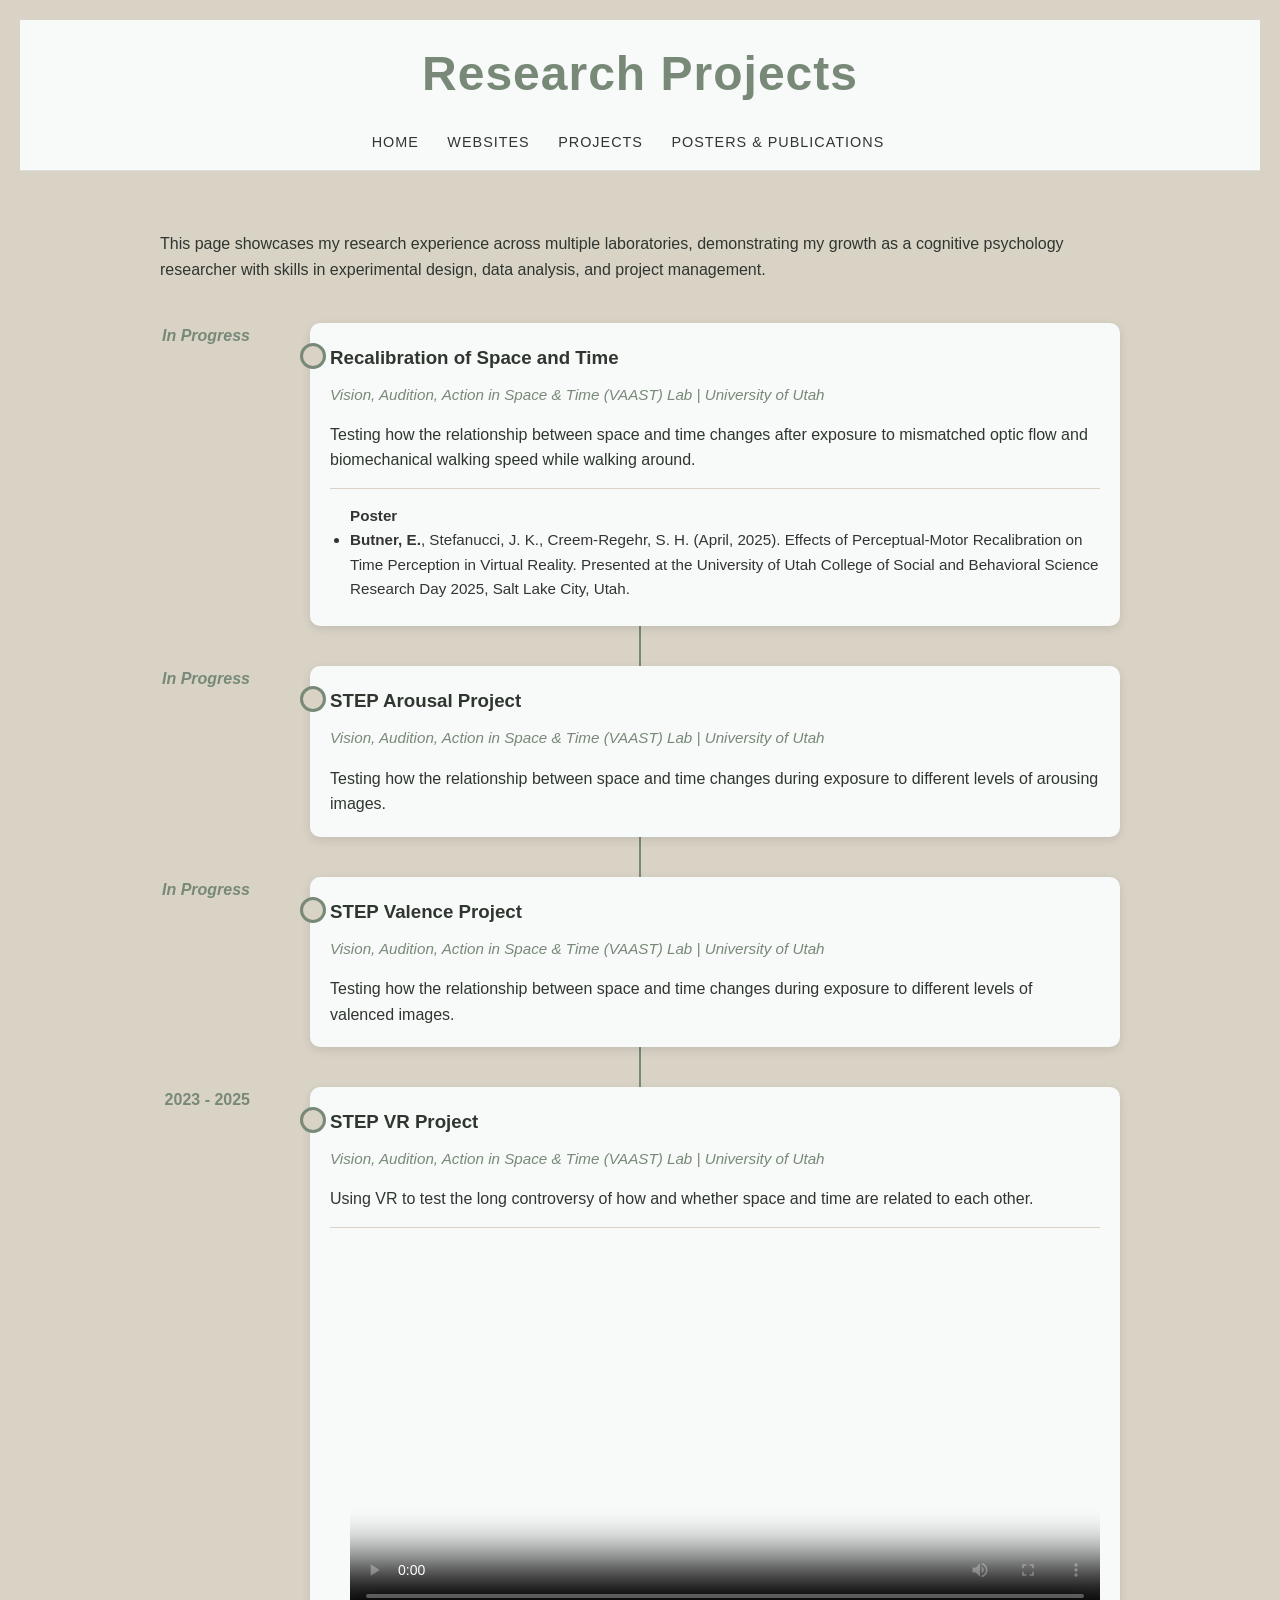
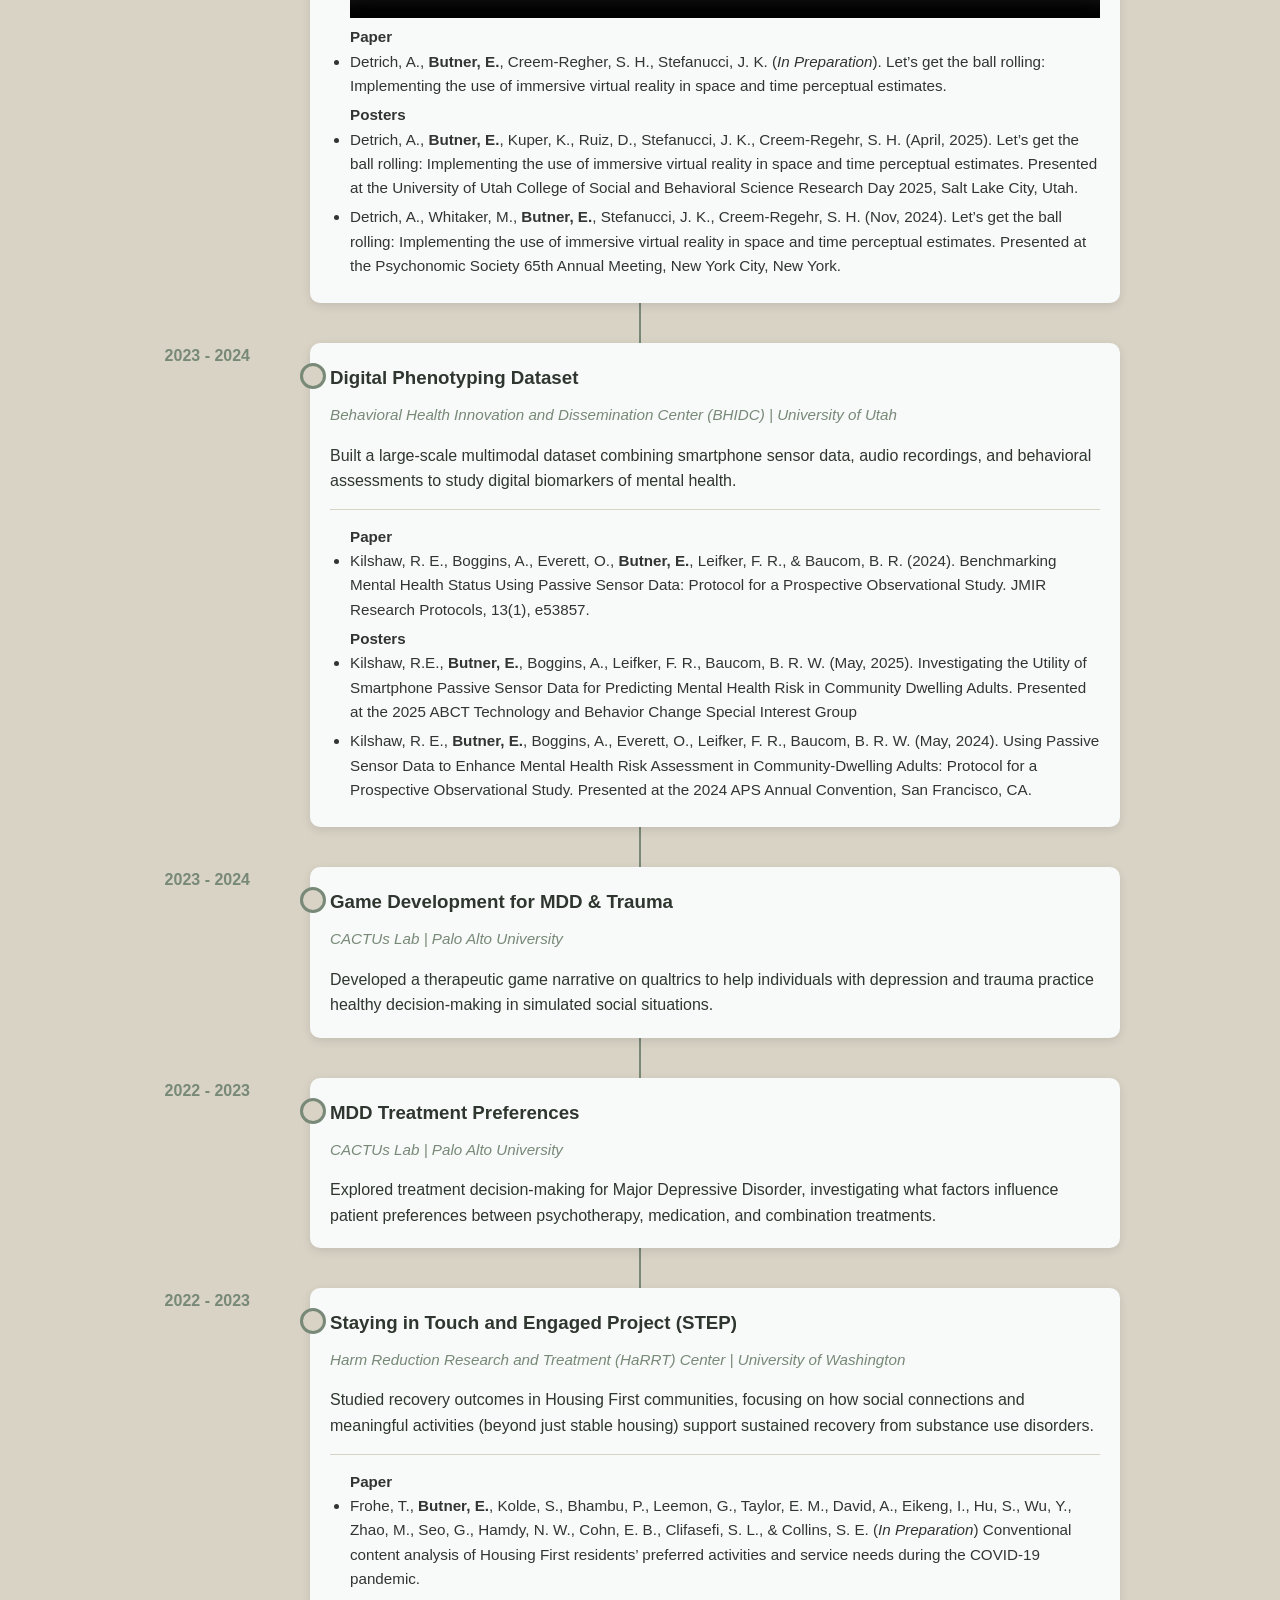
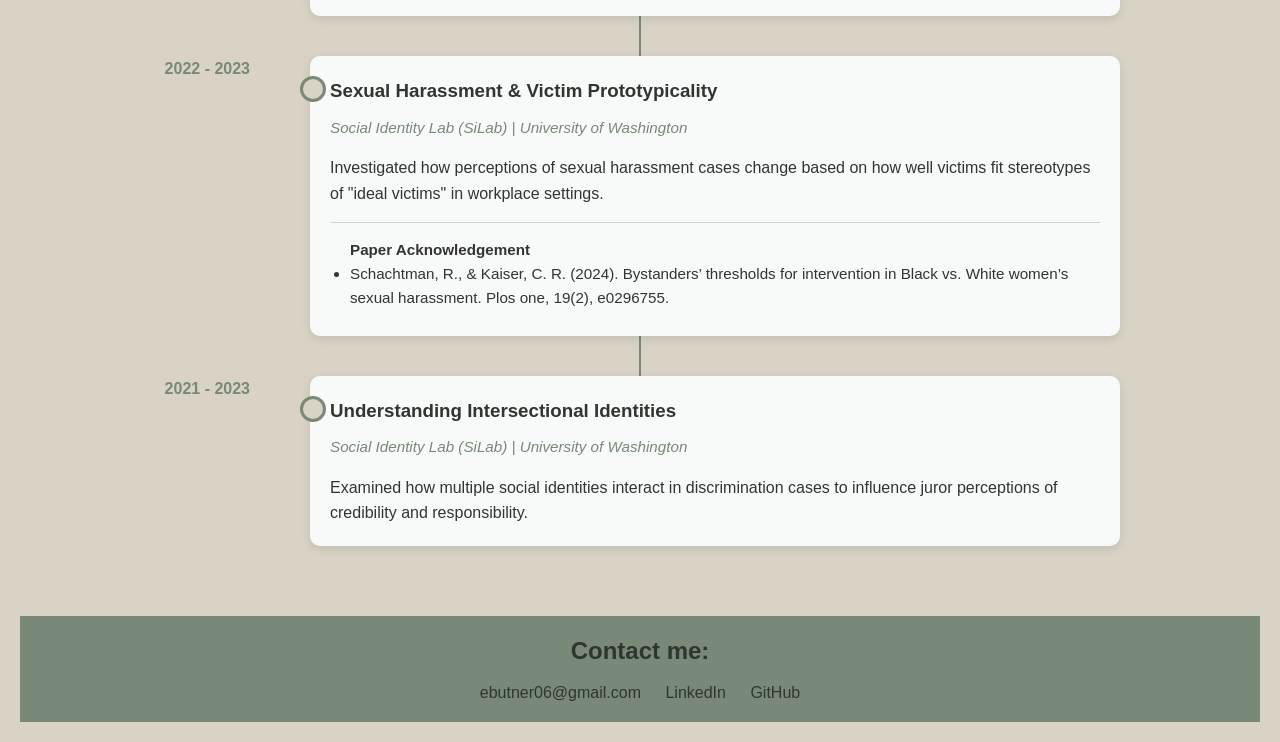
==== experiment.html @ 8c4f7e76 "Add files via upload" ====
<!DOCTYPE html>
<html lang="en">
<head>
    <meta charset="UTF-8">
    <meta name="viewport" content="width=device-width, initial-scale=1.0">
    <title>Research Projects | Emma Butner</title>
    <link rel="stylesheet" href="home.css">
    <link rel="stylesheet" href="https://cdnjs.cloudflare.com/ajax/libs/font-awesome/6.4.0/css/all.min.css">
    <style>
        .projects-container {
            max-width: 1000px;
            margin: 30px auto;
            padding: 0 20px;
        }
        
        .timeline {
            position: relative;
            margin: 40px 0;
        }
        
        .timeline:before {
            content: '';
            position: absolute;
            left: 50%;
            transform: translateX(-50%);
            width: 2px;
            height: 100%;
            background: #788978;
        }
        
        .timeline-item {
            display: flex;
            margin-bottom: 40px;
            position: relative;
        }
        
        .timeline-date {
            flex: 0 0 120px;
            text-align: right;
            padding-right: 30px;
            color: #788978;
            font-weight: bold;
        }
        
        .timeline-content {
            flex: 1;
            padding: 20px;
            background: #F8FAF9;
            border-radius: 10px;
            box-shadow: 0 3px 10px rgba(0,0,0,0.1);
            margin-left: 30px;
            position: relative;
        }
        
        .timeline-content:before {
            content: '';
            position: absolute;
            left: -10px;
            top: 20px;
            width: 20px;
            height: 20px;
            background: #D9D3C6;
            border: 3px solid #788978;
            border-radius: 50%;
        }
        
        .timeline-content h3 {
            color: #2F362F;
            margin-top: 0;
            margin-bottom: 10px;
        }
        
        .lab-info {
            color: #788978;
            font-style: italic;
            margin-bottom: 15px;
            font-size: 0.95rem;
        }
        
        .contributions {
            margin-top: 15px;
            padding-top: 15px;
            border-top: 1px solid #D9D3C6;
        }
        
        .contributions h4 {
            color: #788978;
            font-size: 0.9rem;
            text-transform: uppercase;
            letter-spacing: 1px;
            margin-bottom: 8px;
        }
        
        .contributions ul {
            margin: 0;
            padding-left: 20px;
            font-size: 0.95rem;
            color: #333;
        }
        
        .contributions li {
            margin-bottom: 5px;
        }
        
        /* Interactive demos section */
        .demos-section {
            background: #F8FAF9;
            padding: 30px;
            border-radius: 15px;
            margin: 40px 0;
            text-align: center;
        }
        
        .demo-grid {
            display: grid;
            grid-template-columns: repeat(auto-fit, minmax(300px, 1fr));
            gap: 20px;
            margin: 30px 0;
        }
        
        .demo-card {
            background: white;
            padding: 25px;
            border-radius: 10px;
            box-shadow: 0 5px 15px rgba(0,0,0,0.05);
            transition: transform 0.3s ease;
        }
        
        .demo-card:hover {
            transform: translateY(-5px);
        }
        
        .demo-icon {
            font-size: 2.5rem;
            color: #788978;
            margin-bottom: 15px;
        }
        
        .demo-button {
            display: inline-block;
            margin-top: 15px;
            padding: 10px 20px;
            background: #788978;
            color: white;
            text-decoration: none;
            border-radius: 5px;
            font-weight: bold;
            transition: all 0.3s ease;
        }
        
        .demo-button:hover {
            background: #2F362F;
        }
        
        /* Responsive */
        @media (max-width: 768px) {
            .timeline:before {
                left: 30px;
            }
            
            .timeline-item {
                flex-direction: column;
            }
            
            .timeline-date {
                text-align: left;
                padding-left: 40px;
                padding-right: 0;
                margin-bottom: 10px;
            }
            
            .timeline-content {
                margin-left: 40px;
            }
            
            .timeline-content:before {
                left: -30px;
            }
        }
        
        /* Remove the pink notes */
        .pink-notes {
            display: none;
        }
    </style>
</head>
<body>
    <header>
        <h1>Research Projects</h1>
        <nav>
            <a href="home.html">Home</a>
            <a href="websites.html">Websites</a>
            <a href="experiment.html">Projects</a>
            <a href="p&p.html">Posters & Publications</a>
        </nav>
    </header>

    <main>
        <div class="projects-container">
            <p>This page showcases my research experience across multiple laboratories, demonstrating my growth as a cognitive psychology researcher with skills in experimental design, data analysis, and project management.</p>
            
            <!-- Research Timeline -->
            <div class="timeline">
                <div class="timeline">
                    <div class="timeline-item">
                        <div class="timeline-date"><em>In Progress</em></div>
                        <div class="timeline-content">
                            <h3>Recalibration of Space and Time</h3>
                            <div class="lab-info">Vision, Audition, Action in Space & Time (VAAST) Lab | University of Utah</div>
                            <p>Testing how the relationship between space and time changes after exposure to mismatched optic flow and biomechanical walking speed while walking around.</p>
                            <div class="contributions">
                                <ul>
                                    <strong>Poster</strong>
                                    <li><strong>Butner, E.</strong>, Stefanucci, J. K., Creem-Regehr, S. H. (April, 2025). Effects of Perceptual-Motor Recalibration on Time Perception in Virtual Reality. Presented at the University of Utah College of Social and Behavioral Science Research Day 2025, Salt Lake City, Utah.</li>
                                </ul>
                            </div>
                        </div>
                    </div>
                    
                    <div class="timeline-item">
                        <div class="timeline-date"><em>In Progress</em></div>
                        <div class="timeline-content">
                            <h3>STEP Arousal Project</h3>
                            <div class="lab-info">Vision, Audition, Action in Space & Time (VAAST) Lab | University of Utah</div>
                            <p>Testing how the relationship between space and time changes during exposure to different levels of arousing images.</p>
                        </div>
                    </div>

                    <div class="timeline-item">
                        <div class="timeline-date"><em>In Progress</em></div>
                        <div class="timeline-content">
                            <h3>STEP Valence Project</h3>
                            <div class="lab-info">Vision, Audition, Action in Space & Time (VAAST) Lab | University of Utah</div>
                            <p>Testing how the relationship between space and time changes during exposure to different levels of valenced images.</p>
                        </div>
                    </div>
                    
                    <div class="timeline-item">
                        <div class="timeline-date">2023 - 2025</div>
                        <div class="timeline-content">
                            <h3>STEP VR Project</h3>
                            <div class="lab-info">Vision, Audition, Action in Space & Time (VAAST) Lab | University of Utah</div>
                            <p>Using VR to test the long controversy of how and whether space and time are related to each other.</p>
                            <div class="contributions">
                                <ul>
                                    <video width="100%" controls poster="images/step-poster.jpg">
                                        <source src="images/STEPOG.mp4" type="video/mp4">
                                        Your browser does not support the video tag.
                                    </video>
                                    <strong>Paper</strong>
                                    <li>Detrich, A., <strong>Butner, E.</strong>, Creem-Regher, S. H., Stefanucci, J. K. (<em>In Preparation</em>). Let’s get the ball rolling: Implementing the use of immersive virtual reality in space and time perceptual estimates.</li>
                                    <strong>Posters</strong>
                                    <li>Detrich, A., <strong>Butner, E.</strong>, Kuper, K., Ruiz, D., Stefanucci, J. K., Creem-Regehr, S. H. (April, 2025). Let’s get the ball rolling: Implementing the use of immersive virtual reality in space and time perceptual estimates. Presented at the University of Utah College of Social and Behavioral Science Research Day 2025, Salt Lake City, Utah.</li>
                                    <li>Detrich, A., Whitaker, M., <strong>Butner, E.</strong>, Stefanucci, J. K., Creem-Regehr, S. H. (Nov, 2024). Let’s get the ball rolling: Implementing the use of immersive virtual reality in space and time perceptual estimates. Presented at the Psychonomic Society 65th Annual Meeting, New York City, New York.</li>
                                </ul>
                            </div>
                        </div>
                    </div>
                    
                    <div class="timeline-item">
                        <div class="timeline-date">2023 - 2024</div>
                        <div class="timeline-content">
                            <h3>Digital Phenotyping Dataset</h3>
                            <div class="lab-info">Behavioral Health Innovation and Dissemination Center (BHIDC) | University of Utah</div>
                            <p>Built a large-scale multimodal dataset combining smartphone sensor data, audio recordings, and behavioral assessments to study digital biomarkers of mental health.</p>
                            <div class="contributions">
                                <ul>
                                    <strong>Paper</strong>
                                    <li>Kilshaw, R. E., Boggins, A., Everett, O., <strong>Butner, E.</strong>, Leifker, F. R., & Baucom, B. R. (2024). Benchmarking Mental Health Status Using Passive Sensor Data: Protocol for a Prospective Observational Study. JMIR Research Protocols, 13(1), e53857.</li>
                                    <strong>Posters</strong>
                                    <li>Kilshaw, R.E., <strong>Butner, E.</strong>, Boggins, A., Leifker, F. R., Baucom, B. R. W. (May, 2025). Investigating the Utility of Smartphone Passive Sensor Data for Predicting Mental Health Risk in Community Dwelling Adults. Presented at the 2025 ABCT Technology and Behavior Change Special Interest Group</li>
                                    <li>Kilshaw, R. E., <strong>Butner, E.</strong>, Boggins, A., Everett, O., Leifker, F. R., Baucom, B. R. W. (May, 2024). Using Passive Sensor Data to Enhance Mental Health Risk Assessment in Community-Dwelling Adults: Protocol for a Prospective Observational Study. Presented at the 2024 APS Annual Convention, San Francisco, CA.</li>
                                </ul>
                            </div>
                        </div>
                    </div>
                    
                    <div class="timeline-item">
                        <div class="timeline-date">2023 - 2024</div>
                        <div class="timeline-content">
                            <h3>Game Development for MDD & Trauma</h3>
                            <div class="lab-info">CACTUs Lab | Palo Alto University</div>
                            <p>Developed a therapeutic game narrative on qualtrics to help individuals with depression and trauma practice healthy decision-making in simulated social situations.</p>
                        </div>
                    </div>

                    <div class="timeline-item">
                        <div class="timeline-date">2022 - 2023</div>
                        <div class="timeline-content">
                            <h3>MDD Treatment Preferences</h3>
                            <div class="lab-info">CACTUs Lab | Palo Alto University</div>
                            <p>Explored treatment decision-making for Major Depressive Disorder, investigating what factors influence patient preferences between psychotherapy, medication, and combination treatments.</p>
                        </div>
                    </div>
                    
                    <div class="timeline-item">
                        <div class="timeline-date">2022 - 2023</div>
                        <div class="timeline-content">
                            <h3>Staying in Touch and Engaged Project (STEP)</h3>
                            <div class="lab-info">Harm Reduction Research and Treatment (HaRRT) Center | University of Washington</div>
                            <p>Studied recovery outcomes in Housing First communities, focusing on how social connections and meaningful activities (beyond just stable housing) support sustained recovery from substance use disorders.</p>
                            <div class="contributions">
                                <ul>
                                    <strong>Paper</strong>
                                    <li>Frohe, T., <strong>Butner, E.</strong>, Kolde, S., Bhambu, P., Leemon, G., Taylor, E. M., David, A., Eikeng, I., Hu, S., Wu, Y., Zhao, M., Seo, G., Hamdy, N. W., Cohn, E. B., Clifasefi, S. L., & Collins, S. E. (<em>In Preparation</em>) Conventional content analysis of Housing First residents’ preferred activities and service needs during the COVID-19 pandemic. </li>
                                </ul>
                            </div>
                        </div>
                    </div>
                    
                    <div class="timeline-item">
                        <div class="timeline-date">2022 - 2023</div>
                        <div class="timeline-content">
                            <h3>Sexual Harassment & Victim Prototypicality</h3>
                            <div class="lab-info">Social Identity Lab (SiLab) | University of Washington</div>
                            <p>Investigated how perceptions of sexual harassment cases change based on how well victims fit stereotypes of "ideal victims" in workplace settings.</p>
                            <div class="contributions">
                                <ul>
                                    <strong>Paper Acknowledgement</strong>
                                    <li>Schachtman, R., & Kaiser, C. R. (2024). Bystanders’ thresholds for intervention in Black vs. White women’s sexual harassment. Plos one, 19(2), e0296755.</li>
                                </ul>
                            </div>
                        </div>
                    </div>

                    <div class="timeline-item">
                        <div class="timeline-date">2021 - 2023</div>
                        <div class="timeline-content">
                            <h3>Understanding Intersectional Identities</h3>
                            <div class="lab-info">Social Identity Lab (SiLab) | University of Washington</div>
                            <p>Examined how multiple social identities interact in discrimination cases to influence juror perceptions of credibility and responsibility.</p>
                        </div>
                    </div>
                </div>
            </div>
        </div>
    </main>

    <footer>
        <div class="footer-text">
            <h2>Contact me:</h2> 
            <a href="mailto:ebutner06@gmail.com" target="_blank">ebutner06@gmail.com</a>
            <a href="https://www.linkedin.com/in/emma-butner/" target="_blank">LinkedIn</a>
            <a href="https://github.com/yourusername" target="_blank">GitHub</a>
        </div>
    </footer>
</body>
</html>
---- home.css ----
/* base colors for this project
white: #F8FAF9 
black: #2F362F
green: #788978
creme: #D9D3C6
*/

* {
  margin: 0;
  padding: 0;
  box-sizing: border-box;
}

body { /* for any text between <body> and </body> in the html */
  font-family: Calibri, 'Trebuchet MS', sans-serif; /* body text font */
  margin: 0;
  padding: 20px;
  line-height: 1.6;
  color: #2F362F;
  background-color: #D9D3C6;
  min-height: 100vh;
  display: flex;
  flex-direction: column;
}

h1 { /* for any text between <h1> and </h1> */
  font-size: 3rem;
  margin-bottom: 1rem;
  letter-spacing: 1px;
  color: #788978;
}

h2 { /* for any text between <h2> and </h2> */
  color: #788978;
  margin: 20px 0;
}

h3 {
  margin: 15px 0;
}

nav {
  margin-top: 1rem;
}

nav a{
  margin-right: 1.5rem;
  text-decoration: none;
  text-transform: uppercase;
  font-size: 0.9rem;
  letter-spacing: 1px;
  color: #333;
}

nav a:hover{
  text-decoration: underline;
}

header { /* for any text between <header> and </header>. all details for the header image */
  position: relative;
  top: 0;
  background: #F8FAF9;
  padding: 1rem;
  border-bottom: 1px solid #ddd;
  height: auto;
  text-align: center;
}

main {
    padding: 30px 20px;
    max-width: 1400px;
    margin: 0 auto;
    flex: 1;
}

.tagline {
    color: #666;
    font-style: italic;
    margin-top: -0.5rem;
}

.hero {
    text-align: center;
    padding: 4rem 2rem;
    background: linear-gradient(135deg, #f5f7fa 0%, #e4e8ed 100%);
}

.hero h2 {
    font-size: 2.5rem;
    margin-bottom: 1rem;
}

.hero-subtitle {
    font-size: 1.2rem;
    max-width: 600px;
    margin: 0 auto 2rem;
    color: #555;
}

.highlight {
    color: #e69e3a;
    font-weight: bold;
}

.button {
    display: inline-block;
    padding: 0.8rem 2rem;
    background-color: #788978;
    color: #F8FAF9;
    text-decoration: none;
    border-radius: 4px;
    font-weight: bold;
    transition: background-color 0.3s ease;
}

.button:hover {
    background-color: #e69e3a;
}

.intro {
    max-width: 800px;
    margin: 3rem auto;
    padding: 0 2rem;
    text-align: center;
    font-size: 1.1rem;
}

.featured-work {
    padding: 3rem 2rem;
    background-color: #fff;
}

.work-grid {
    display: grid;
    grid-template-columns: repeat(auto-fit, minmax(280px, 1fr));
    gap: 2rem;
    max-width: 1000px;
    margin: 2rem auto;
}

.work-card {
    border: 1px solid #ddd;
    border-radius: 8px;
    overflow: hidden;
    background-color: #fff;
    transition: transform 0.3s ease, box-shadow 0.3s ease;
}

.work-card:hover {
    transform: translateY(-5px);
    box-shadow: 0 10px 20px rgba(0,0,0,0.1);
}

.card-image {
    height: 180px;
    background-color: #e69e3a; /* Placeholder color */
    position: relative;
}

.category-tag {
    position: absolute;
    top: 10px;
    left: 10px;
    background-color: rgba(44, 62, 80, 0.85);
    color: white;
    padding: 0.3rem 0.7rem;
    border-radius: 12px;
    font-size: 0.8rem;
}

.work-card h3, .work-card p {
    padding: 0 1rem;
}

.card-link {
    display: block;
    padding: 1rem;
    color: #2c3e50;
    font-weight: bold;
    text-decoration: none;
}

.card-link:hover {
    color: #e69e3a;
}

.secondary-button {
    text-decoration: none;
    color: #2F362F;
    border: 2px solid #2F362F;
    padding: 0.6rem 1.5rem;
    border-radius: 4px;
    font-weight: bold;
    transition: all 0.3s ease;
}

.secondary-button:hover {
    background-color: #2F362F;
    color: white;
}

.research-cta {
    text-align: center;
    padding: 4rem 2rem;
    background-color: #f0f4f8;
}

footer {
    background-color: #788978;
    padding: 1rem;
    text-align: center;
    position: relative;
    bottom: 0;
    width: 100%;
    display: flex;
    flex-direction: column;
}

.footer-text {
  text-align: center;
}

.footer-text h2 {
  color: #2F362F;
  margin: 0 0 10px 0;
}

.footer-text a {
  color: #2F362F;
  margin: 0 10px;
  text-decoration: none;
}

.footer-text a:hover {
  text-decoration: underline;
}

.copyright {
    margin-top: 2rem;
    font-size: 0.9rem;
    color: #aaa;
}

/* Image and Layout Utilities */
.portrait {
    max-width: 100%;
    height: auto;
}

.flex-container {
    display: flex;
    align-items: flex-start;
    gap: 30px;
    margin: 20px 0;
}

.flex-container img {
    flex-shrink: 0;
    width: 300px;
    border-radius: 10px;
}

.flex-container .text-content {
    flex: 1;
}

/* Responsive */
@media (max-width: 768px) {
    body {
        padding: 10px;
    }
    
    h1 {
        font-size: 2rem;
    }
    
    .flex-container {
        flex-direction: column;
        align-items: center;
        text-align: center;
    }
    
    .flex-container img {
        width: 80%;
        max-width: 400px;
    }
    
    nav {
        display: flex;
        flex-wrap: wrap;
        justify-content: center;
        gap: 10px;
    }
    
    nav a {
        margin: 0;
    }
}

/*//////////////////////////////////////////*/
/* website page format */
/* Computer setup styles for websites.html */
.computer-setup {
    position: relative;
    width: 1350px;
    height: 800px;
    margin: 20px auto 40px auto;
}

.tower {
    position: absolute;
    left: 10px;
    bottom: 200px;
    width: 180px;
    height: 400px;
    background: #222;
    border-radius: 5px;
    box-shadow: 0 5px 15px rgba(0,0,0,0.3);
    z-index: 1;
}

.tower-front {
    position: absolute;
    top: 10px;
    left: 10px;
    right: 10px;
    bottom: 10px;
    background: #111;
    border-radius: 3px;
}

.tower-led {
    position: absolute;
    top: 20px;
    left: 20px;
    width: 10px;
    height: 10px;
    background: #4CAF50;
    border-radius: 50%;
}

.monitor {
    position: absolute;
    left: 125px;
    top: 0;
    width: 800px;
    background: #333;
    padding: 10px;
    border-radius: 8px;
    z-index: 2;
}

.monitor-stand {
    position: absolute;
    bottom: -30px;
    left: 50%;
    transform: translateX(-50%);
    width: 80px;
    height: 30px;
    background: #444;
    border-radius: 3px 3px 0 0;
}

.screen {
    background: white;
    border-radius: 5px;
    overflow: hidden;
    height: 450px;
    display: flex;
    flex-direction: column;
    border: 2px solid #222;
}

.screen-content {
    flex: 1;
    overflow-y: auto;
    padding: 0;
}

.website-tabs {
    display: flex;
    background: #f8f9fa;
    padding: 8px;
    border-bottom: 1px solid #ddd;
}

.website-tab {
    padding: 8px 20px;
    margin-right: 5px;
    background: #e9ecef;
    border-radius: 4px 4px 0 0;
    cursor: pointer;
    border: 1px solid #ddd;
    border-bottom: none;
    font-weight: bold;
    transition: background-color 0.3s;
}

.website-tab:hover {
    background: #dee2e6;
}

.website-tab.active {
    background: white;
    border-bottom: 1px solid white;
    margin-bottom: -1px;
}

.ft-header {
    background: hwb(35 96% 0%);
    padding: 1rem;
    border-bottom: 1px solid #ddd;
    text-align: center;
}

.p4p-header {
    background: #2c3e50;
    padding: 1rem;
    border-bottom: 1px solid #ddd;
    text-align: center;
}

.ft-header h1, .p4p-header h1 {
    margin: 0 0 0.5rem 0;
    font-size: 1.8rem;
}

.ft-header nav a, .p4p-header nav a {
    margin-right: 1.5rem;
    text-decoration: none;
    text-transform: uppercase;
    font-size: 0.9rem;
    letter-spacing: 1px;
}

.ft-header nav a {
    color: #333;
}

.p4p-header nav a {
    color: white;
}

.ft-header nav a:hover {
    color: #000;
    text-decoration: underline;
}

.p4p-header nav a:hover {
    color: #ddd;
    text-decoration: underline;
}

.website-image {
    width: 100%;
    height: auto;
    display: block;
}

.keyboard-container {
    position: absolute;
    left: 260px;
    top: 540px;
    width: 580px;
    height: 180px;
    transform: perspective(600px) rotateX(45deg);
    transform-origin: top center;
    z-index: 3;
}

.keyboard {
    width: 100%;
    height: 100%;
    background: #222;
    border-radius: 8px;
    position: relative;
    box-shadow: 0 20px 30px rgba(0,0,0,0.3);
}

.keyboard-top {
    height: 140px;
    background: #333;
    border-radius: 5px;
    margin: 10px 15px 0 15px;
    padding: 15px;
}

.key-row {
    display: flex;
    gap: 4px;
    margin-bottom: 6px;
    justify-content: center;
}

.key {
    width: 32px;
    height: 32px;
    background: linear-gradient(145deg, #1a1a1a, #111);
    border-radius: 4px;
    box-shadow: 0 3px 0 #000, inset 0 1px 0 rgba(255,255,255,0.1);
}

.key-space {
    width: 200px;
    height: 28px;
    background: #444;
    border-radius: 4px;
    margin: 8px auto 0 auto;
    box-shadow: 0 3px 0 #222;
}

.phone {
    position: absolute;
    right: 50px;
    top: 0;
    background: #111;
    border-radius: 20px;
    padding: 15px 10px;
    width: 300px;
    height: 445px;
    box-shadow: 0 5px 15px rgba(0,0,0,0.4);
    z-index: 4;
}

.phone-screen {
    background: white;
    border-radius: 12px;
    height: 95%;
    overflow-y: auto;
    padding: 12px;
}

.phone-website-tabs {
    display: flex;
    background: #f8f9fa;
    padding: 6px;
    border-bottom: 1px solid #ddd;
    margin-bottom: 10px;
    border-radius: 4px;
}

.phone-website-tab {
    padding: 6px 12px;
    margin-right: 4px;
    background: #e9ecef;
    border-radius: 3px 3px 0 0;
    cursor: pointer;
    border: 1px solid #ddd;
    border-bottom: none;
    font-weight: bold;
    font-size: 13px;
    transition: background-color 0.3s;
}

.phone-website-tab:hover {
    background: #dee2e6;
}

.phone-website-tab.active {
    background: white;
    border-bottom: 1px solid white;
    margin-bottom: -1px;
}

.phone-ft-header {
    background: hwb(35 96% 0%);
    padding: 0.8rem;
    border-bottom: 1px solid #ddd;
    border-radius: 4px;
    margin-bottom: 10px;
}

.phone-p4p-header {
    background: #2c3e50;
    padding: 0.8rem;
    border-bottom: 1px solid #ddd;
    border-radius: 4px;
    margin-bottom: 10px;
}

.phone-ft-header-title, .phone-p4p-header-title {
    text-align: center;
}

.phone-ft-nav, .phone-p4p-nav {
    margin-top: 0.5rem;
    display: flex;
    flex-wrap: wrap;
    justify-content: center;
    gap: 8px;
}

.phone-ft-nav a, .phone-p4p-nav a {
    text-decoration: none;
    text-transform: uppercase;
    font-size: 0.8rem;
    letter-spacing: 0.5px;
    padding: 3px 8px;
    border-radius: 3px;
}

.phone-ft-nav a {
    color: #333;
}

.phone-p4p-nav a {
    color: white;
}

.phone-ft-nav a:hover {
    color: #000;
    text-decoration: underline;
    background: rgba(0,0,0,0.05);
}

.phone-p4p-nav a:hover {
    color: #ddd;
    text-decoration: underline;
    background: rgba(255,255,255,0.1);
}

.phone-ft-nav a.active {
    font-weight: bold;
    background: rgba(0,0,0,0.1);
}

.phone-p4p-nav a.active {
    font-weight: bold;
    background: rgba(255,255,255,0.2);
}

/* Responsive styles for computer setup */
@media (max-width: 1200px) {
    .computer-setup {
        width: 900px;
        height: 600px;
        margin: 20px auto;
    }
    
    .phone {
        display: none;
    }
    
    .monitor {
        left: 50%;
        transform: translateX(-50%);
        width: 700px;
    }
    
    .tower {
        display: none;
    }
    
    .keyboard-container {
        left: 50%;
        transform: translateX(-50%) perspective(600px) rotateX(45deg);
        width: 500px;
        top: 480px;
    }
    
    .keyboard-top {
        height: 120px;
        padding: 10px;
    }
    
    .key {
        width: 28px;
        height: 28px;
    }
    
    .key-space {
        width: 180px;
    }
}

@media (max-width: 768px) {
    .computer-setup {
        width: 100%;
        height: 500px;
        display: flex;
        justify-content: center;
        align-items: center;
    }
    
    .monitor, .keyboard-container, .tower {
        display: none;
    }
    
    .phone {
        display: block;
        position: relative;
        top: auto;
        right: auto;
        left: auto;
        margin: 0 auto;
        width: 280px;
        height: 420px;
    }
}

@media (max-width: 480px) {
    .phone {
        width: 250px;
        height: 380px;
        padding: 12px 8px;
    }
    
    .phone-screen {
        padding: 10px;
    }
}

/*//////////////////////////////////////////*/
/* PUBLICATIONS PAGE */
/* Publications & Posters specific styles */
.section {
    background: #F8FAF9;
    padding: 30px;
    margin-bottom: 30px;
    border-radius: 8px;
    box-shadow: 0 2px 10px rgba(0,0,0,0.1);
}

.publication {
    margin-bottom: 25px;
    padding: 15px;
    background: #D9D3C6;
    border-left: 4px solid #788978;
    border-radius: 4px;
}

.authors {
    color: #2F362F;
}

.title {
    font-style: italic;
    margin: 5px 0;
    color: #788978;
}

.journal {
    color: #788978;
    margin-bottom: 5px;
}

.year {
    color: #788978;
    font-weight: bold;
}

.presenting-author {
    color: #2F362F;
    font-weight: bold;
}

.status {
    display: inline-block;
    padding: 3px 8px;
    background: #F8FAF9;
    color: #2F362F ;
    border-radius: 3px;
    font-size: 0.9rem;
    margin-right: 10px;
}

.presentation-type {
    color: #788978;
    font-weight: bold;
    margin-top: 5px;
}

.divider {
    height: 1px;
    background: #F8FAF9;
    margin: 20px 0;
}

.poster-image {
    width: 100%;
    height: 200px;
    background-color: #f0f0f0;
    display: flex;
    align-items: center;
    justify-content: center;
    color: #666;
    font-style: italic;
}

/* Fix footer styles - remove inline styles from HTML */
.footer-text h2 {
    color: #2F362F;
    margin: 0 0 10px 0;
}

.footer-text a {
    color: #2F362F;
    margin: 0 10px;
    text-decoration: none;
}

.footer-text a:hover {
    text-decoration: underline;
}
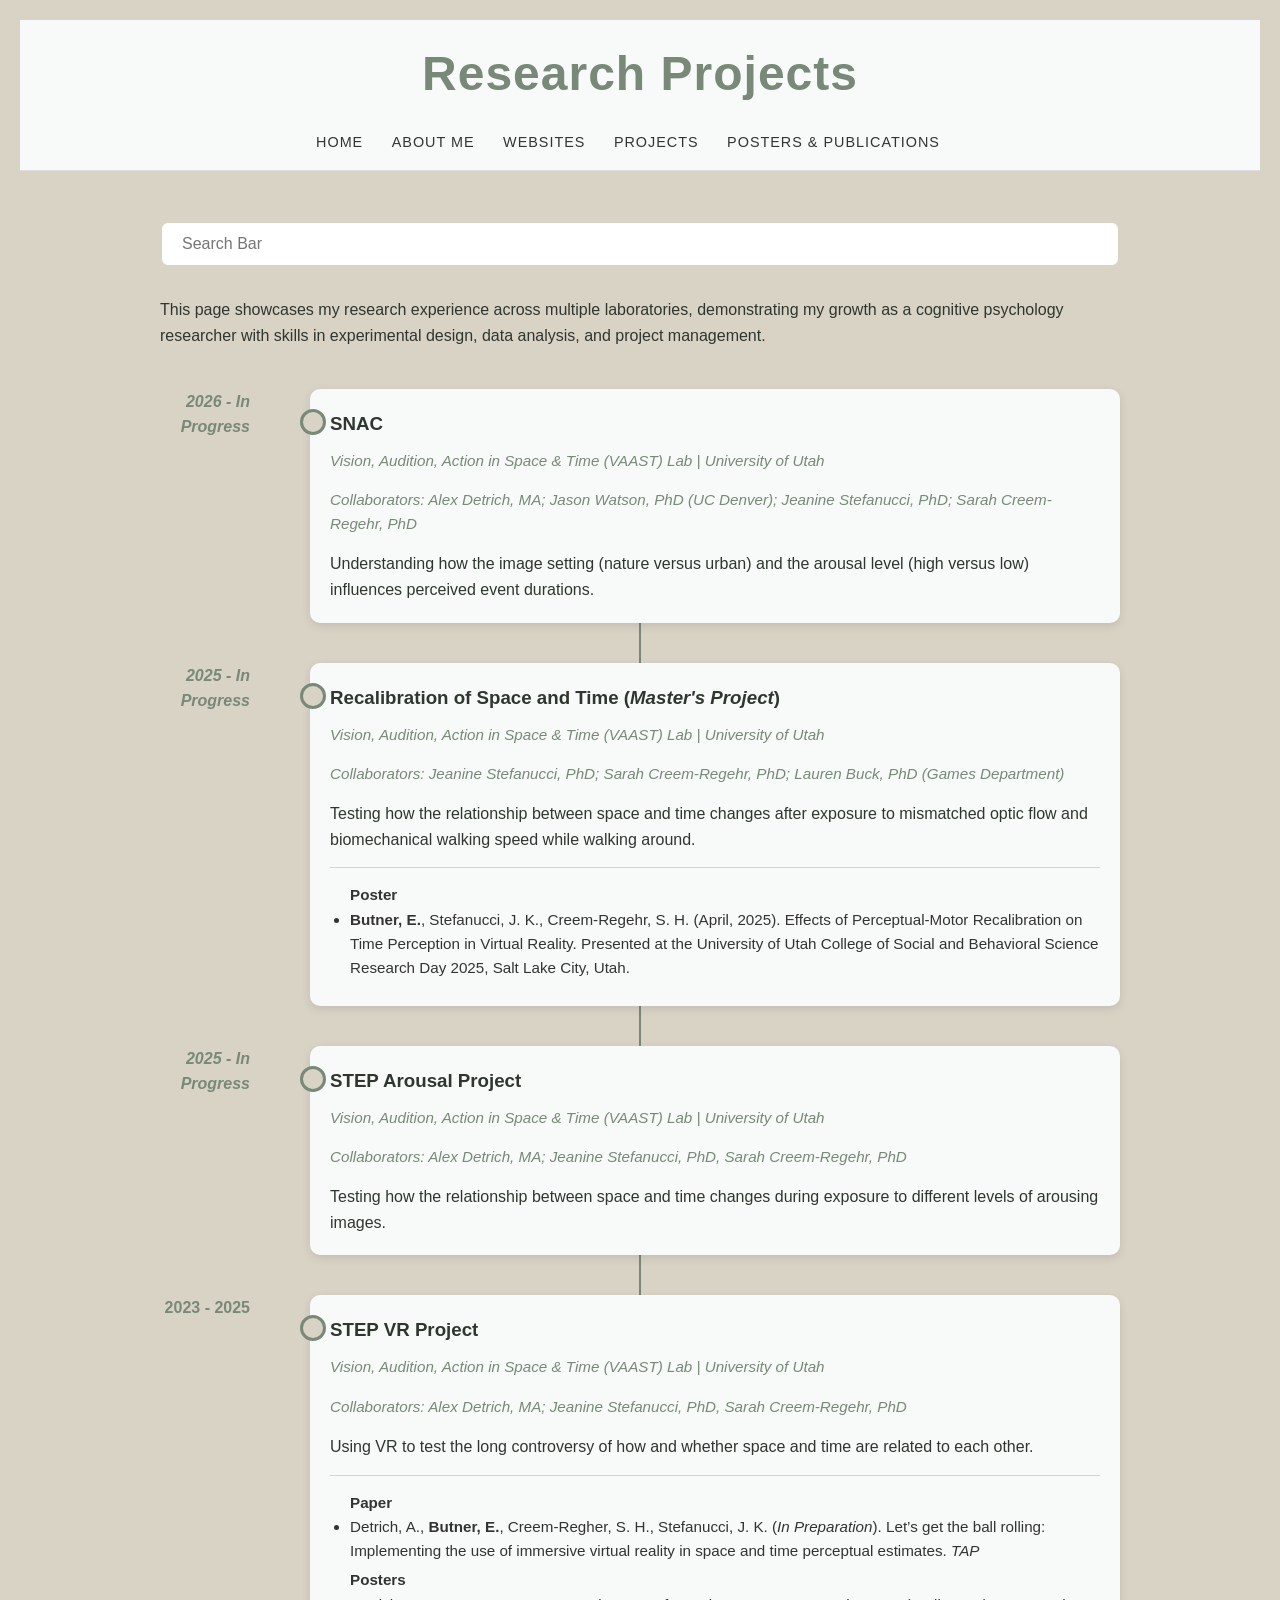
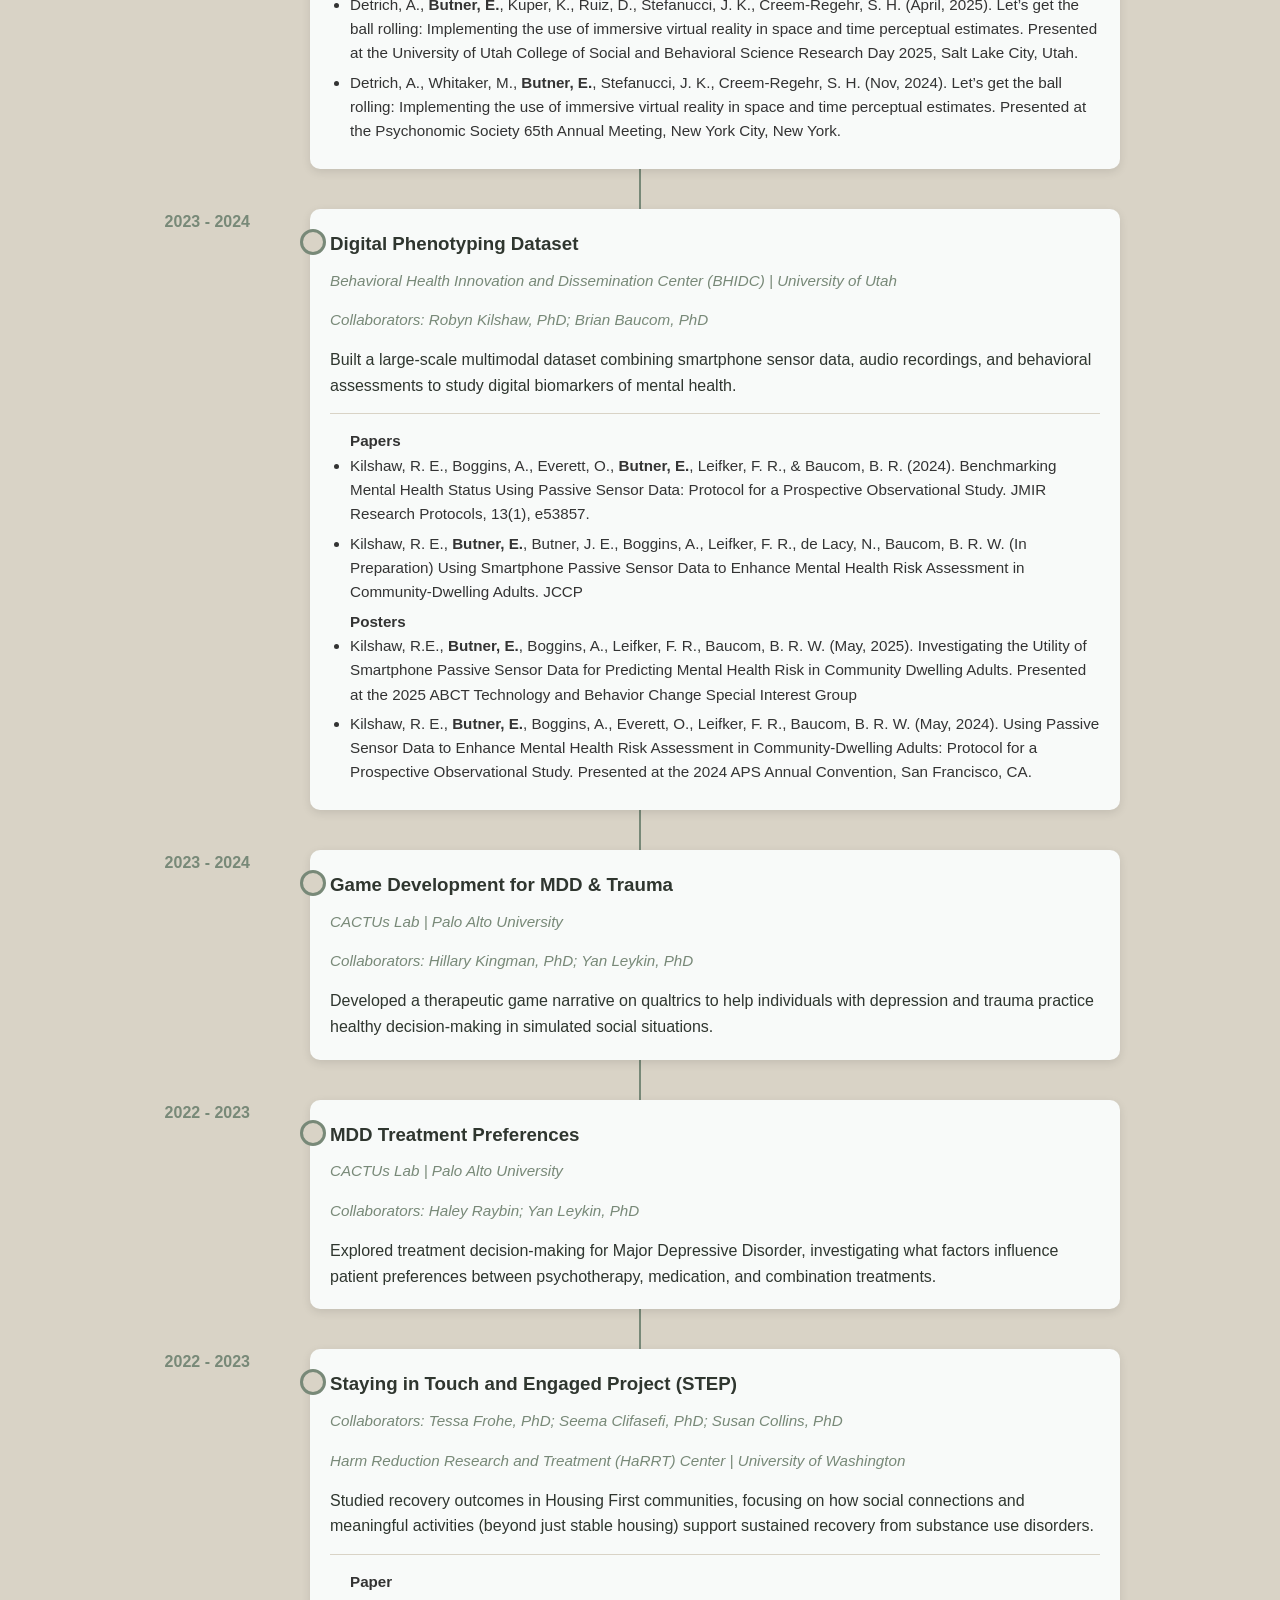
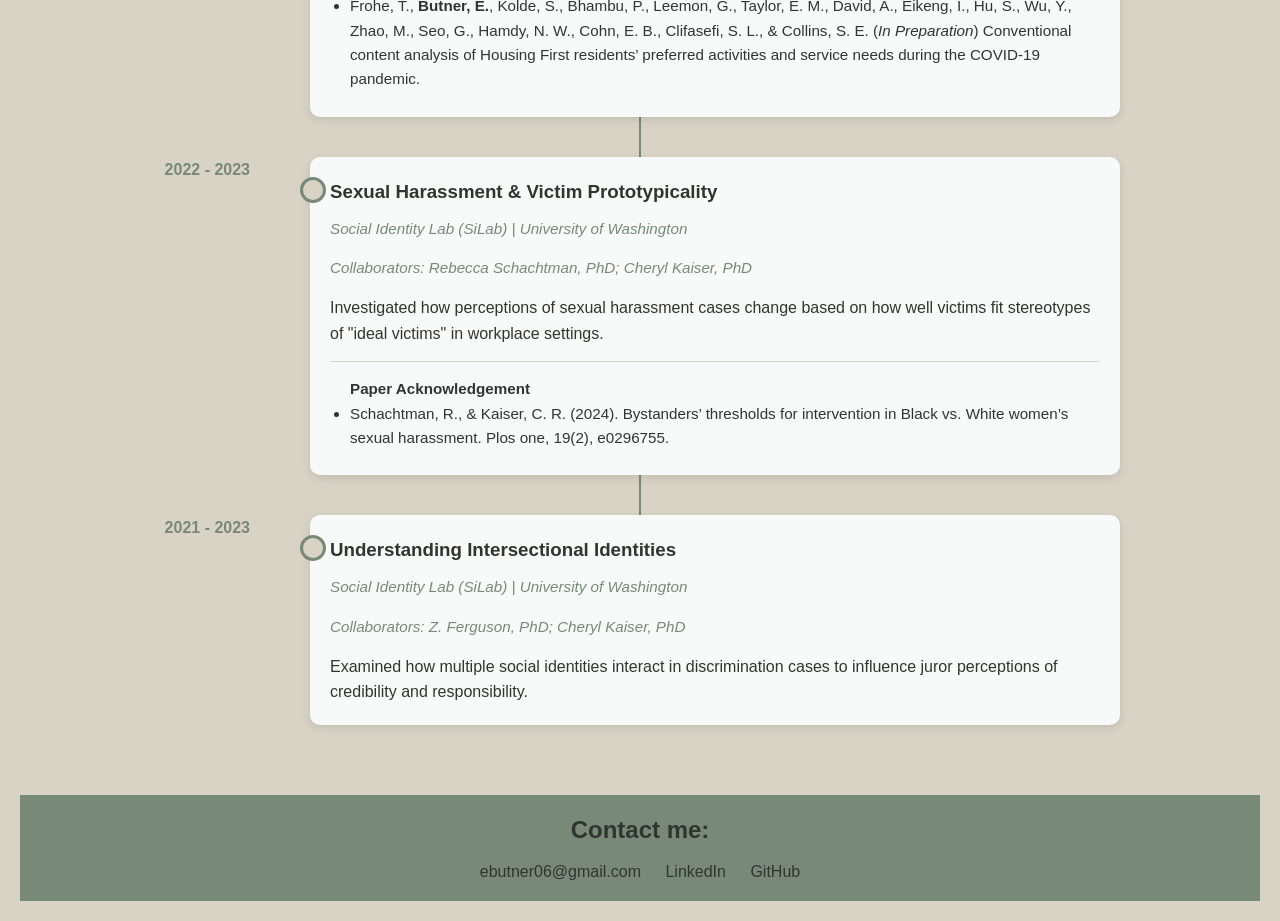
==== commit ad9878ea: "Add files via upload" ====
--- a/experiment.html
+++ b/experiment.html
@@ -7,6 +7,35 @@
     <link rel="stylesheet" href="home.css">
     <link rel="stylesheet" href="https://cdnjs.cloudflare.com/ajax/libs/font-awesome/6.4.0/css/all.min.css">
     <style>
+        /* Search bar */
+        .search-container {
+            max-width: 1000px;
+            margin: 20px auto 0 auto;
+            padding: 0 20px;
+        }
+
+        #project-search {
+            width: 100%;
+            padding: 12px 20px;
+            font-size: 1rem;
+            border: 2px solid #D9D3C6;
+            border-radius: 8px;
+            outline: none;
+            transition: border-color 0.3s ease;
+        }
+
+        #project-search:focus {
+            border-color: #788978;
+        }
+
+        .no-results {
+            text-align: center;
+            padding: 40px;
+            color: #788978;
+            font-style: italic;
+            display: none;
+        }
+        
         .projects-container {
             max-width: 1000px;
             margin: 30px auto;
@@ -189,6 +218,7 @@
         <h1>Research Projects</h1>
         <nav>
             <a href="home.html">Home</a>
+            <a href="aboutme.html">About Me</a>
             <a href="websites.html">Websites</a>
             <a href="experiment.html">Projects</a>
             <a href="p&p.html">Posters & Publications</a>
@@ -196,17 +226,36 @@
     </header>
 
     <main>
+        <div class="search-container">
+            <input type="text" id="project-search" placeholder="Search Bar">
+        </div>
+        
         <div class="projects-container">
             <p>This page showcases my research experience across multiple laboratories, demonstrating my growth as a cognitive psychology researcher with skills in experimental design, data analysis, and project management.</p>
             
+            <div id="no-results" class="no-results">
+                No matching projects found. 
+                Try a different search term.
+            </div>
             <!-- Research Timeline -->
             <div class="timeline">
                 <div class="timeline">
                     <div class="timeline-item">
-                        <div class="timeline-date"><em>In Progress</em></div>
-                        <div class="timeline-content">
-                            <h3>Recalibration of Space and Time</h3>
+                        <div class="timeline-date"><em>2026 - In Progress</em></div>
+                        <div class="timeline-content">
+                            <h3>SNAC</h3>
                             <div class="lab-info">Vision, Audition, Action in Space & Time (VAAST) Lab | University of Utah</div>
+                            <div class="lab-info"><em>Collaborators:</em> Alex Detrich, MA; Jason Watson, PhD (UC Denver); Jeanine Stefanucci, PhD; Sarah Creem-Regehr, PhD</div>
+                            <p>Understanding how the image setting (nature versus urban) and the arousal level (high versus low) influences perceived event durations.</p>
+                        </div>
+                    </div>
+
+                    <div class="timeline-item">
+                        <div class="timeline-date"><em>2025 - In Progress</em></div>
+                        <div class="timeline-content">
+                            <h3>Recalibration of Space and Time (<em>Master's Project</em>)</h3>
+                            <div class="lab-info">Vision, Audition, Action in Space & Time (VAAST) Lab | University of Utah</div>
+                            <div class="lab-info"><em>Collaborators:</em> Jeanine Stefanucci, PhD; Sarah Creem-Regehr, PhD; Lauren Buck, PhD (Games Department)</div>
                             <p>Testing how the relationship between space and time changes after exposure to mismatched optic flow and biomechanical walking speed while walking around.</p>
                             <div class="contributions">
                                 <ul>
@@ -218,20 +267,12 @@
                     </div>
                     
                     <div class="timeline-item">
-                        <div class="timeline-date"><em>In Progress</em></div>
+                        <div class="timeline-date"><em>2025 - In Progress</em></div>
                         <div class="timeline-content">
                             <h3>STEP Arousal Project</h3>
                             <div class="lab-info">Vision, Audition, Action in Space & Time (VAAST) Lab | University of Utah</div>
+                            <div class="lab-info"><em>Collaborators:</em> Alex Detrich, MA; Jeanine Stefanucci, PhD, Sarah Creem-Regehr, PhD</div>
                             <p>Testing how the relationship between space and time changes during exposure to different levels of arousing images.</p>
-                        </div>
-                    </div>
-
-                    <div class="timeline-item">
-                        <div class="timeline-date"><em>In Progress</em></div>
-                        <div class="timeline-content">
-                            <h3>STEP Valence Project</h3>
-                            <div class="lab-info">Vision, Audition, Action in Space & Time (VAAST) Lab | University of Utah</div>
-                            <p>Testing how the relationship between space and time changes during exposure to different levels of valenced images.</p>
                         </div>
                     </div>
                     
@@ -240,15 +281,12 @@
                         <div class="timeline-content">
                             <h3>STEP VR Project</h3>
                             <div class="lab-info">Vision, Audition, Action in Space & Time (VAAST) Lab | University of Utah</div>
+                            <div class="lab-info"><em>Collaborators:</em> Alex Detrich, MA; Jeanine Stefanucci, PhD, Sarah Creem-Regehr, PhD</div>
                             <p>Using VR to test the long controversy of how and whether space and time are related to each other.</p>
                             <div class="contributions">
                                 <ul>
-                                    <video width="100%" controls poster="images/step-poster.jpg">
-                                        <source src="images/STEPOG.mp4" type="video/mp4">
-                                        Your browser does not support the video tag.
-                                    </video>
                                     <strong>Paper</strong>
-                                    <li>Detrich, A., <strong>Butner, E.</strong>, Creem-Regher, S. H., Stefanucci, J. K. (<em>In Preparation</em>). Let’s get the ball rolling: Implementing the use of immersive virtual reality in space and time perceptual estimates.</li>
+                                    <li>Detrich, A., <strong>Butner, E.</strong>, Creem-Regher, S. H., Stefanucci, J. K. (<em>In Preparation</em>). Let’s get the ball rolling: Implementing the use of immersive virtual reality in space and time perceptual estimates. <em>TAP</em></li>
                                     <strong>Posters</strong>
                                     <li>Detrich, A., <strong>Butner, E.</strong>, Kuper, K., Ruiz, D., Stefanucci, J. K., Creem-Regehr, S. H. (April, 2025). Let’s get the ball rolling: Implementing the use of immersive virtual reality in space and time perceptual estimates. Presented at the University of Utah College of Social and Behavioral Science Research Day 2025, Salt Lake City, Utah.</li>
                                     <li>Detrich, A., Whitaker, M., <strong>Butner, E.</strong>, Stefanucci, J. K., Creem-Regehr, S. H. (Nov, 2024). Let’s get the ball rolling: Implementing the use of immersive virtual reality in space and time perceptual estimates. Presented at the Psychonomic Society 65th Annual Meeting, New York City, New York.</li>
@@ -262,11 +300,13 @@
                         <div class="timeline-content">
                             <h3>Digital Phenotyping Dataset</h3>
                             <div class="lab-info">Behavioral Health Innovation and Dissemination Center (BHIDC) | University of Utah</div>
+                            <div class="lab-info"><em>Collaborators:</em> Robyn Kilshaw, PhD; Brian Baucom, PhD</div>
                             <p>Built a large-scale multimodal dataset combining smartphone sensor data, audio recordings, and behavioral assessments to study digital biomarkers of mental health.</p>
                             <div class="contributions">
                                 <ul>
-                                    <strong>Paper</strong>
+                                    <strong>Papers</strong>
                                     <li>Kilshaw, R. E., Boggins, A., Everett, O., <strong>Butner, E.</strong>, Leifker, F. R., & Baucom, B. R. (2024). Benchmarking Mental Health Status Using Passive Sensor Data: Protocol for a Prospective Observational Study. JMIR Research Protocols, 13(1), e53857.</li>
+                                    <li>Kilshaw, R. E., <strong>Butner, E.</strong>, Butner, J. E., Boggins, A., Leifker, F. R., de Lacy, N., Baucom, B. R. W. (In Preparation) Using Smartphone Passive Sensor Data to Enhance Mental Health Risk Assessment in Community-Dwelling Adults. JCCP</li>
                                     <strong>Posters</strong>
                                     <li>Kilshaw, R.E., <strong>Butner, E.</strong>, Boggins, A., Leifker, F. R., Baucom, B. R. W. (May, 2025). Investigating the Utility of Smartphone Passive Sensor Data for Predicting Mental Health Risk in Community Dwelling Adults. Presented at the 2025 ABCT Technology and Behavior Change Special Interest Group</li>
                                     <li>Kilshaw, R. E., <strong>Butner, E.</strong>, Boggins, A., Everett, O., Leifker, F. R., Baucom, B. R. W. (May, 2024). Using Passive Sensor Data to Enhance Mental Health Risk Assessment in Community-Dwelling Adults: Protocol for a Prospective Observational Study. Presented at the 2024 APS Annual Convention, San Francisco, CA.</li>
@@ -280,6 +320,7 @@
                         <div class="timeline-content">
                             <h3>Game Development for MDD & Trauma</h3>
                             <div class="lab-info">CACTUs Lab | Palo Alto University</div>
+                            <div class="lab-info"><em>Collaborators:</em> Hillary Kingman, PhD; Yan Leykin, PhD</div>
                             <p>Developed a therapeutic game narrative on qualtrics to help individuals with depression and trauma practice healthy decision-making in simulated social situations.</p>
                         </div>
                     </div>
@@ -289,6 +330,7 @@
                         <div class="timeline-content">
                             <h3>MDD Treatment Preferences</h3>
                             <div class="lab-info">CACTUs Lab | Palo Alto University</div>
+                            <div class="lab-info"><em>Collaborators:</em> Haley Raybin; Yan Leykin, PhD</div>
                             <p>Explored treatment decision-making for Major Depressive Disorder, investigating what factors influence patient preferences between psychotherapy, medication, and combination treatments.</p>
                         </div>
                     </div>
@@ -297,6 +339,7 @@
                         <div class="timeline-date">2022 - 2023</div>
                         <div class="timeline-content">
                             <h3>Staying in Touch and Engaged Project (STEP)</h3>
+                            <div class="lab-info"><em>Collaborators:</em> Tessa Frohe, PhD; Seema Clifasefi, PhD; Susan Collins, PhD</div>
                             <div class="lab-info">Harm Reduction Research and Treatment (HaRRT) Center | University of Washington</div>
                             <p>Studied recovery outcomes in Housing First communities, focusing on how social connections and meaningful activities (beyond just stable housing) support sustained recovery from substance use disorders.</p>
                             <div class="contributions">
@@ -313,6 +356,7 @@
                         <div class="timeline-content">
                             <h3>Sexual Harassment & Victim Prototypicality</h3>
                             <div class="lab-info">Social Identity Lab (SiLab) | University of Washington</div>
+                            <div class="lab-info"><em>Collaborators:</em> Rebecca Schachtman, PhD; Cheryl Kaiser, PhD</div>
                             <p>Investigated how perceptions of sexual harassment cases change based on how well victims fit stereotypes of "ideal victims" in workplace settings.</p>
                             <div class="contributions">
                                 <ul>
@@ -328,6 +372,7 @@
                         <div class="timeline-content">
                             <h3>Understanding Intersectional Identities</h3>
                             <div class="lab-info">Social Identity Lab (SiLab) | University of Washington</div>
+                            <div class="lab-info"><em>Collaborators:</em> Z. Ferguson, PhD; Cheryl Kaiser, PhD</div>
                             <p>Examined how multiple social identities interact in discrimination cases to influence juror perceptions of credibility and responsibility.</p>
                         </div>
                     </div>
@@ -344,5 +389,30 @@
             <a href="https://github.com/yourusername" target="_blank">GitHub</a>
         </div>
     </footer>
+
+    <script>
+        const searchInput = document.getElementById('project-search');
+        const timelineItems = document.querySelectorAll('.timeline-item');
+        const noResultsDiv = document.getElementById('no-results');
+
+        function filterProjects() {
+            const searchTerm = searchInput.value.toLowerCase();
+            let visibleCount = 0;
+
+            timelineItems.forEach(item => {
+                const text = item.innerText.toLowerCase();
+                if (text.includes(searchTerm)) {
+                    item.style.display = '';
+                    visibleCount++;
+                } else {
+                    item.style.display = 'none';
+                }
+            });
+
+            noResultsDiv.style.display = visibleCount === 0 ? 'block' : 'none';
+        }
+
+        searchInput.addEventListener('input', filterProjects);
+    </script>
 </body>
 </html>
--- a/home.css
+++ b/home.css
@@ -801,4 +801,4 @@
 
 .footer-text a:hover {
     text-decoration: underline;
-}+}
